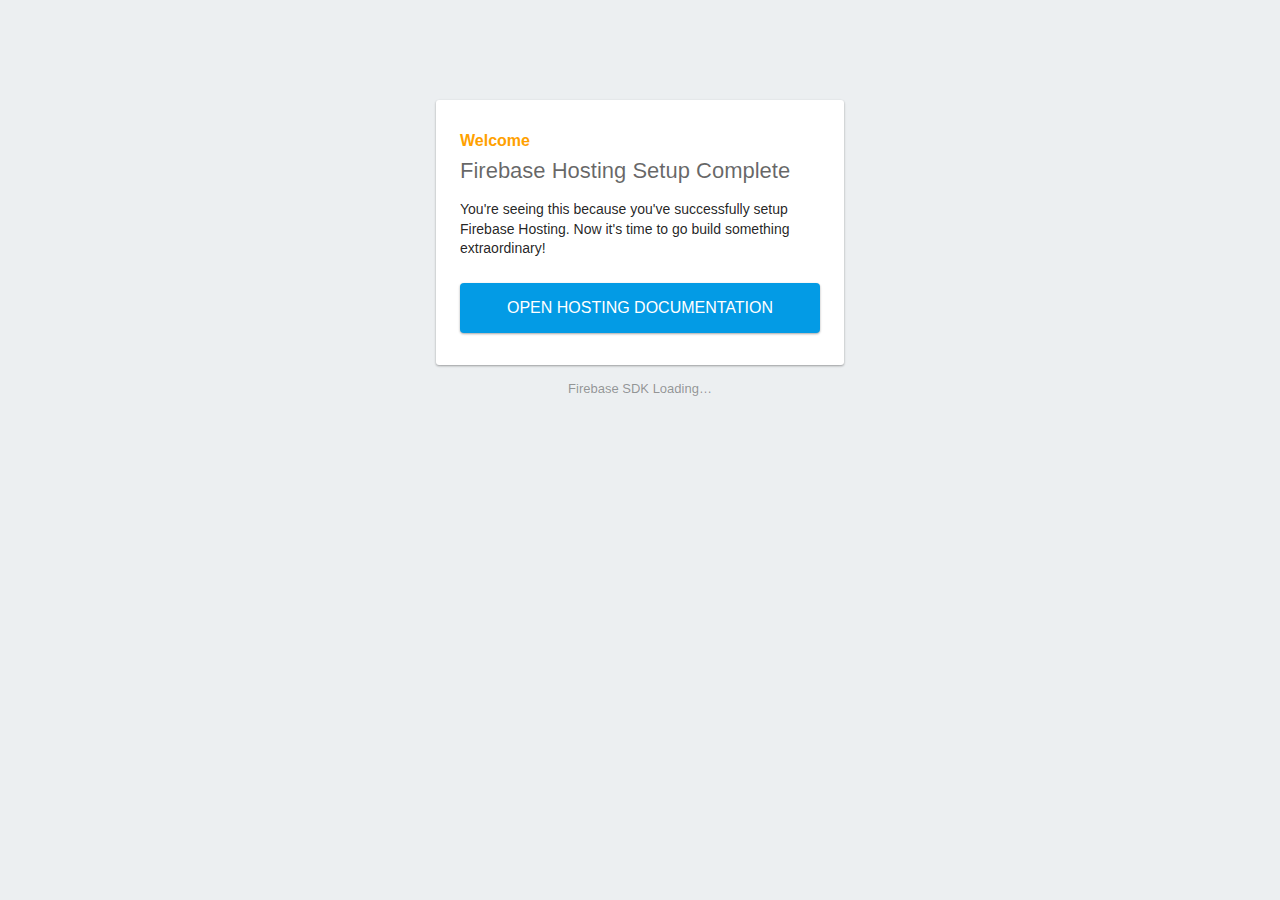
==== public/index.html @ 1c763dd1 "farebasec" ====
<!DOCTYPE html>
<html>
  <head>
    <meta charset="utf-8">
    <meta name="viewport" content="width=device-width, initial-scale=1">
    <title>Welcome to Firebase Hosting</title>

    <!-- update the version number as needed -->
    <script defer src="/__/firebase/9.6.3/firebase-app-compat.js"></script>
    <!-- include only the Firebase features as you need -->
    <script defer src="/__/firebase/9.6.3/firebase-auth-compat.js"></script>
    <script defer src="/__/firebase/9.6.3/firebase-database-compat.js"></script>
    <script defer src="/__/firebase/9.6.3/firebase-firestore-compat.js"></script>
    <script defer src="/__/firebase/9.6.3/firebase-functions-compat.js"></script>
    <script defer src="/__/firebase/9.6.3/firebase-messaging-compat.js"></script>
    <script defer src="/__/firebase/9.6.3/firebase-storage-compat.js"></script>
    <script defer src="/__/firebase/9.6.3/firebase-analytics-compat.js"></script>
    <script defer src="/__/firebase/9.6.3/firebase-remote-config-compat.js"></script>
    <script defer src="/__/firebase/9.6.3/firebase-performance-compat.js"></script>
    <!-- 
      initialize the SDK after all desired features are loaded, set useEmulator to false
      to avoid connecting the SDK to running emulators.
    -->
    <script defer src="/__/firebase/init.js?useEmulator=true"></script>

    <style media="screen">
      body { background: #ECEFF1; color: rgba(0,0,0,0.87); font-family: Roboto, Helvetica, Arial, sans-serif; margin: 0; padding: 0; }
      #message { background: white; max-width: 360px; margin: 100px auto 16px; padding: 32px 24px; border-radius: 3px; }
      #message h2 { color: #ffa100; font-weight: bold; font-size: 16px; margin: 0 0 8px; }
      #message h1 { font-size: 22px; font-weight: 300; color: rgba(0,0,0,0.6); margin: 0 0 16px;}
      #message p { line-height: 140%; margin: 16px 0 24px; font-size: 14px; }
      #message a { display: block; text-align: center; background: #039be5; text-transform: uppercase; text-decoration: none; color: white; padding: 16px; border-radius: 4px; }
      #message, #message a { box-shadow: 0 1px 3px rgba(0,0,0,0.12), 0 1px 2px rgba(0,0,0,0.24); }
      #load { color: rgba(0,0,0,0.4); text-align: center; font-size: 13px; }
      @media (max-width: 600px) {
        body, #message { margin-top: 0; background: white; box-shadow: none; }
        body { border-top: 16px solid #ffa100; }
      }
    </style>
  </head>
  <body>
    <div id="message">
      <h2>Welcome</h2>
      <h1>Firebase Hosting Setup Complete</h1>
      <p>You're seeing this because you've successfully setup Firebase Hosting. Now it's time to go build something extraordinary!</p>
      <a target="_blank" href="https://firebase.google.com/docs/hosting/">Open Hosting Documentation</a>
    </div>
    <p id="load">Firebase SDK Loading&hellip;</p>

    <script>
      document.addEventListener('DOMContentLoaded', function() {
        const loadEl = document.querySelector('#load');
        // // 🔥🔥🔥🔥🔥🔥🔥🔥🔥🔥🔥🔥🔥🔥🔥🔥🔥🔥🔥🔥🔥🔥🔥🔥🔥🔥🔥🔥🔥🔥🔥
        // // The Firebase SDK is initialized and available here!
        //
        // firebase.auth().onAuthStateChanged(user => { });
        // firebase.database().ref('/path/to/ref').on('value', snapshot => { });
        // firebase.firestore().doc('/foo/bar').get().then(() => { });
        // firebase.functions().httpsCallable('yourFunction')().then(() => { });
        // firebase.messaging().requestPermission().then(() => { });
        // firebase.storage().ref('/path/to/ref').getDownloadURL().then(() => { });
        // firebase.analytics(); // call to activate
        // firebase.analytics().logEvent('tutorial_completed');
        // firebase.performance(); // call to activate
        //
        // // 🔥🔥🔥🔥🔥🔥🔥🔥🔥🔥🔥🔥🔥🔥🔥🔥🔥🔥🔥🔥🔥🔥🔥🔥🔥🔥🔥🔥🔥🔥🔥

        try {
          let app = firebase.app();
          let features = [
            'auth', 
            'database', 
            'firestore',
            'functions',
            'messaging', 
            'storage', 
            'analytics', 
            'remoteConfig',
            'performance',
          ].filter(feature => typeof app[feature] === 'function');
          loadEl.textContent = `Firebase SDK loaded with ${features.join(', ')}`;
        } catch (e: any) {
          console.error(e);
          loadEl.textContent = 'Error loading the Firebase SDK, check the console.';
        }
      });
    </script>
  </body>
</html>
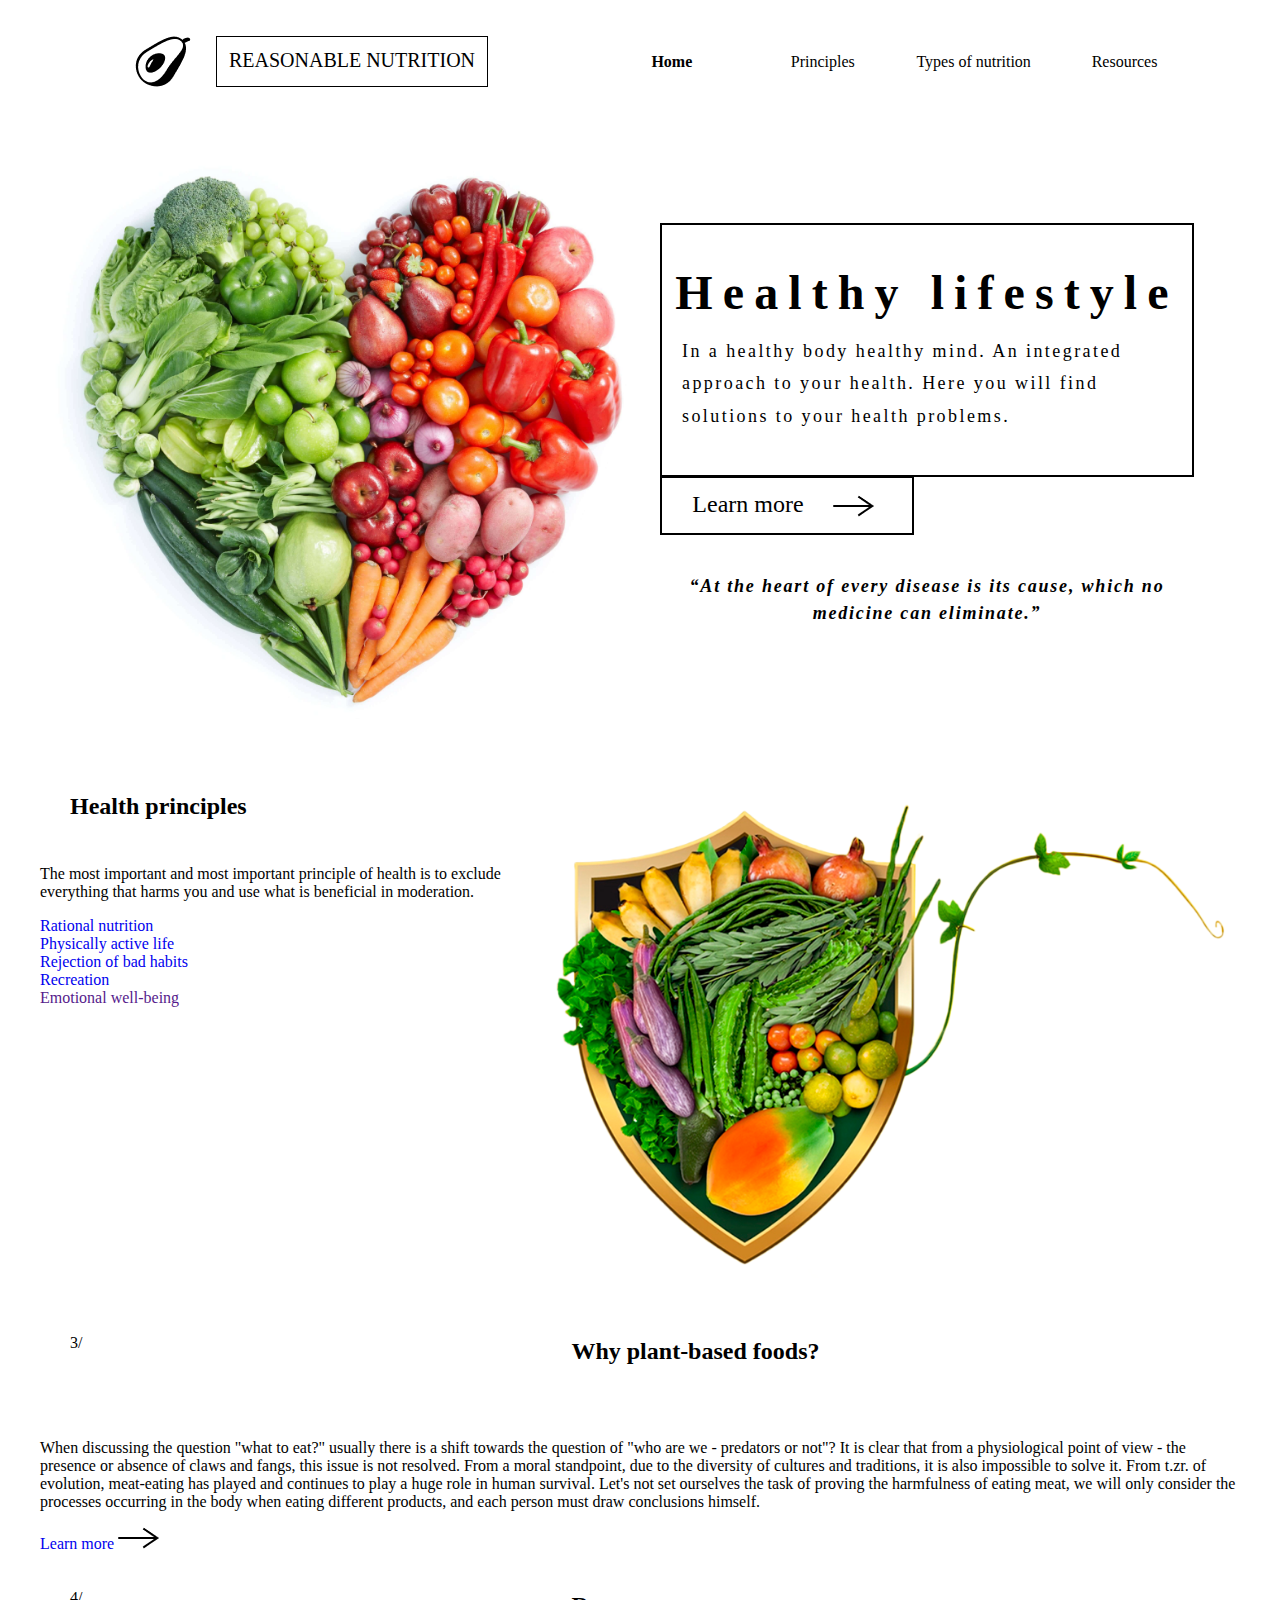
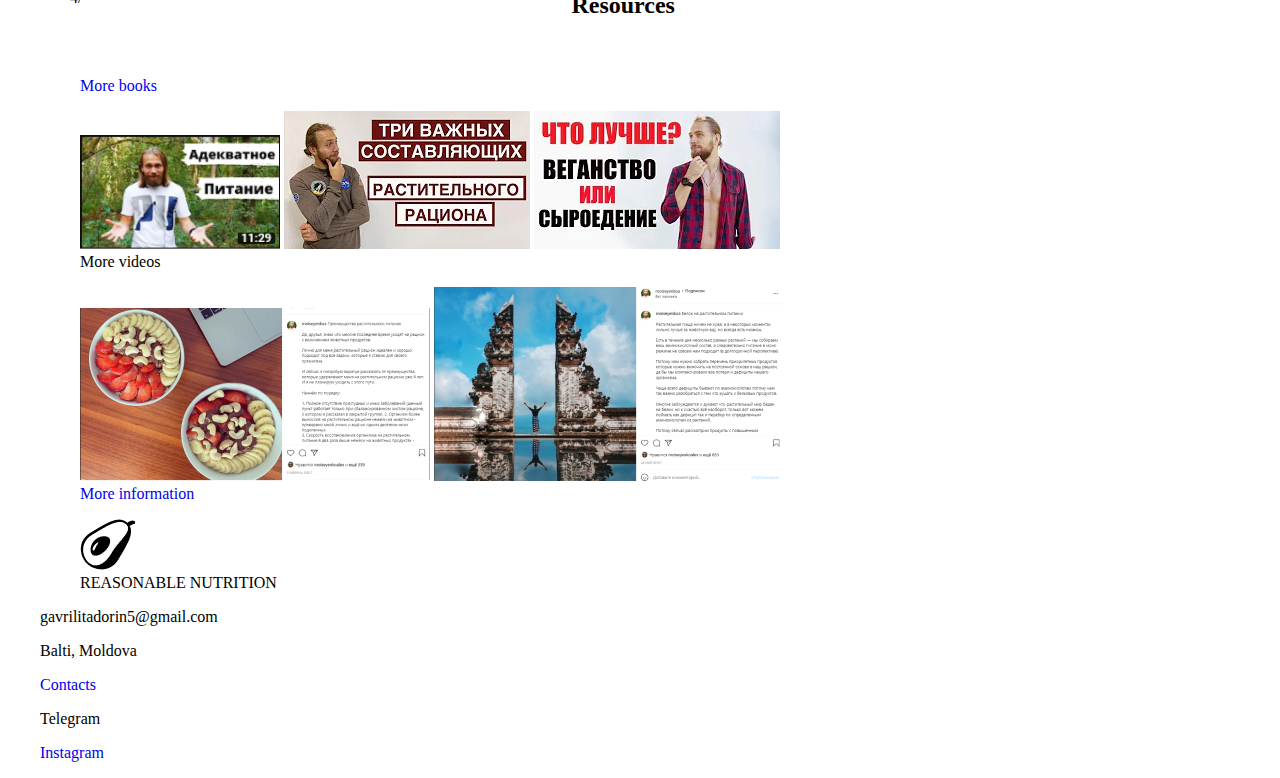
==== commit 4589a8d0: "lol" ====
--- a/public/index.html
+++ b/public/index.html
@@ -1,89 +1,168 @@
+<!--Служебный тег для брайзера, который сообщает, на каком языке написан данный докумен-->
 <!DOCTYPE html>
-<html>
-  <head>
-    <meta charset="utf-8">
-    <meta name="viewport" content="width=device-width, initial-scale=1">
-    <title>Welcome to Firebase Hosting</title>
+<!--Внутри тега html хранится все содержимое страницы-->
+<html lang="ru">
+<!-- #region -->
 
-    <!-- update the version number as needed -->
-    <script defer src="/__/firebase/9.6.3/firebase-app-compat.js"></script>
-    <!-- include only the Firebase features as you need -->
-    <script defer src="/__/firebase/9.6.3/firebase-auth-compat.js"></script>
-    <script defer src="/__/firebase/9.6.3/firebase-database-compat.js"></script>
-    <script defer src="/__/firebase/9.6.3/firebase-firestore-compat.js"></script>
-    <script defer src="/__/firebase/9.6.3/firebase-functions-compat.js"></script>
-    <script defer src="/__/firebase/9.6.3/firebase-messaging-compat.js"></script>
-    <script defer src="/__/firebase/9.6.3/firebase-storage-compat.js"></script>
-    <script defer src="/__/firebase/9.6.3/firebase-analytics-compat.js"></script>
-    <script defer src="/__/firebase/9.6.3/firebase-remote-config-compat.js"></script>
-    <script defer src="/__/firebase/9.6.3/firebase-performance-compat.js"></script>
-    <!-- 
-      initialize the SDK after all desired features are loaded, set useEmulator to false
-      to avoid connecting the SDK to running emulators.
-    -->
-    <script defer src="/__/firebase/init.js?useEmulator=true"></script>
+<head>
+  <meta charset="UTF-8">
+  <meta author="Gavrilita Dorin">
+  <meta keywords="Здоровье тела, здоровый разум, правильное питание, принципы здоровья">
+  <meta http-equiv="X-UA-Compatible" content="IE=edge">
+  <meta name="viewport" content="width=device-width, initial-scale=1.0">
+  <link rel="stylesheet" href="assets/css/style.css">
+  <link rel="preconnect" href="https://fonts.googleapis.com">
+  <link rel="preconnect" href="https://fonts.gstatic.com" crossorigin>
+  <link href="https://fonts.googleapis.com/css2?family=Roboto&family=Yeseva+One&display=swap" rel="stylesheet">
 
-    <style media="screen">
-      body { background: #ECEFF1; color: rgba(0,0,0,0.87); font-family: Roboto, Helvetica, Arial, sans-serif; margin: 0; padding: 0; }
-      #message { background: white; max-width: 360px; margin: 100px auto 16px; padding: 32px 24px; border-radius: 3px; }
-      #message h2 { color: #ffa100; font-weight: bold; font-size: 16px; margin: 0 0 8px; }
-      #message h1 { font-size: 22px; font-weight: 300; color: rgba(0,0,0,0.6); margin: 0 0 16px;}
-      #message p { line-height: 140%; margin: 16px 0 24px; font-size: 14px; }
-      #message a { display: block; text-align: center; background: #039be5; text-transform: uppercase; text-decoration: none; color: white; padding: 16px; border-radius: 4px; }
-      #message, #message a { box-shadow: 0 1px 3px rgba(0,0,0,0.12), 0 1px 2px rgba(0,0,0,0.24); }
-      #load { color: rgba(0,0,0,0.4); text-align: center; font-size: 13px; }
-      @media (max-width: 600px) {
-        body, #message { margin-top: 0; background: white; box-shadow: none; }
-        body { border-top: 16px solid #ffa100; }
-      }
-    </style>
-  </head>
-  <body>
-    <div id="message">
-      <h2>Welcome</h2>
-      <h1>Firebase Hosting Setup Complete</h1>
-      <p>You're seeing this because you've successfully setup Firebase Hosting. Now it's time to go build something extraordinary!</p>
-      <a target="_blank" href="https://firebase.google.com/docs/hosting/">Open Hosting Documentation</a>
+  <title>Healthy life</title>
+</head>
+
+<body>
+  <header class="header">
+    <figure>
+      <img src="assets/images/logo.png" alt="">
+      <figcaption>REASONABLE NUTRITION</figcaption>
+    </figure>
+    <nav>
+      <a href="#" class="active">Home</a>
+      <a href="#">Principles</a>
+      <a href="#">Types of nutrition</a>
+      <a href="#">Resources</a>
+    </nav>
+  </header>
+  <section id="main">
+    <div class="heart">
+      <img src="assets/images/Healthy-Eating.jpg" alt="">
+      <!-- <span>To be healthy or just to appear? <br>
+        That is the question!</span> -->
     </div>
-    <p id="load">Firebase SDK Loading&hellip;</p>
+    <div class="description">
+      <div class="description-heading">
+        <h2>Healthy lifestyle</h2>
+        <p>In a healthy body healthy mind. An integrated approach to your health. Here you will find solutions to your
+          health problems.</p>
+      </div>
+      <a href="#">
+        <figure>
+          <figcaption>Learn more</figcaption>
+          <img src="assets/images/Vector-learnmore.png" alt="">
+        </figure>
+      </a>
+      <div class="citate">
+        <span>“At the heart of every disease is its cause, which no medicine can eliminate.”</span>
+        <!-- <img src="/assets/images/Vector-go-dn.png" alt=""> -->
+      </div>
+    </div>
 
-    <script>
-      document.addEventListener('DOMContentLoaded', function() {
-        const loadEl = document.querySelector('#load');
-        // // 🔥🔥🔥🔥🔥🔥🔥🔥🔥🔥🔥🔥🔥🔥🔥🔥🔥🔥🔥🔥🔥🔥🔥🔥🔥🔥🔥🔥🔥🔥🔥
-        // // The Firebase SDK is initialized and available here!
-        //
-        // firebase.auth().onAuthStateChanged(user => { });
-        // firebase.database().ref('/path/to/ref').on('value', snapshot => { });
-        // firebase.firestore().doc('/foo/bar').get().then(() => { });
-        // firebase.functions().httpsCallable('yourFunction')().then(() => { });
-        // firebase.messaging().requestPermission().then(() => { });
-        // firebase.storage().ref('/path/to/ref').getDownloadURL().then(() => { });
-        // firebase.analytics(); // call to activate
-        // firebase.analytics().logEvent('tutorial_completed');
-        // firebase.performance(); // call to activate
-        //
-        // // 🔥🔥🔥🔥🔥🔥🔥🔥🔥🔥🔥🔥🔥🔥🔥🔥🔥🔥🔥🔥🔥🔥🔥🔥🔥🔥🔥🔥🔥🔥🔥
+  </section>
+  <section class="principl">
+    <div id="brake">
+      <header>
+        <!-- <p>2/</p> -->
+        <h2>Health principles</h2>
+      </header>
+      <article>
+        <p>The most important and most important principle of health is to exclude everything that harms you and use
+          what
+          is beneficial in moderation.</p>
+        <div>
+          <a href="#">Rational nutrition</a>
+          <img src="/assets/images/Vector-learnmore.png" alt="">
+        </div>
+        <div>
+          <a href="#">Physically active life</a>
+          <img src="/assets/images/Vector-learnmore.png" alt="">
+        </div>
+        <div>
+          <a href="#">Rejection of bad habits</a>
+          <img src="/assets/images/Vector-learnmore.png" alt="">
+        </div>
+        <div>
+          <a href="#">Recreation</a>
+          <img src="/assets/images/Vector-learnmore.png" alt="">
+        </div>
+        <div>
+          <a href="">Emotional well-being</a>
+          <img src="/assets/images/Vector-learnmore.png" alt="">
+        </div>
+      </article>
+    </div>
+    <img src="assets/images/unnamed-3.png" class="shield" alt="">
+  </section>
+  <section>
+    <header>
+      <p>3/</p>
+      <h2>Why plant-based foods?</h2>
+    </header>
+    <article>
+      <img src="/assets/images/products.jpg" alt="">
+      <div>
+        <div>
+          <p><span>W</span>hen discussing the question "what to eat?" usually there is a shift towards the question of
+            "who are we - predators or not"? It is clear that from a physiological point of view - the presence or
+            absence of claws and fangs, this issue is not resolved. From a moral standpoint, due to the diversity of
+            cultures and traditions, it is also impossible to solve it. From t.zr. of evolution, meat-eating has played
+            and continues to play a huge role in human survival. Let's not set ourselves the task of proving the
+            harmfulness of eating meat, we will only consider the processes occurring in the body when eating different
+            products, and each person must draw conclusions himself.</p>
+        </div>
+        <div>
+          <a href="#">Learn more</a>
+          <img src="assets/images/Vector-learnmore.png" alt="">
+        </div>
+      </div>
+    </article>
+  </section>
+  <section>
+    <header>
+      <p>4/</p>
+      <h2>Resources</h2>
+    </header>
+    <article>
+      <section>
+        <figure>
+          <img src="/assets/images/china.jfif" alt="">
+          <img src="/assets/images/cover.png" alt="">
+          <figcaption><a href="#">More books</a></figcaption>
+        </figure>
+      </section>
+      <section>
+        <figure>
+          <img src="assets/images/image 1.png" alt="">
+          <img src="assets/images/vegetables.webp" alt="">
+          <img src="assets/images/raw-or-vegan.webp" alt="">
+          <figcaption><a href="#"></a>More videos</figcaption>
+        </figure>
+      </section>
+      <section>
+        <figure>
+          <img src="assets/images/insta1.png" alt="">
+          <img src="assets/images/insta2.png" alt="">
+          <figcaption><a href="#">More information</a></figcaption>
+        </figure>
+      </section>
+    </article>
+  </section>
+  <footer>
+    <section>
+      <figure>
+        <img src="assets/images/logo.png" alt="">
+        <figcaption>REASONABLE NUTRITION</figcaption>
+      </figure>
+      <p><a href="#"></a>gavrilitadorin5@gmail.com</p>
+      <p><a href="#"></a>Balti, Moldova</p>
+    </section>
+    <section>
+      <p><a href="#">Contacts</a></p>
+      <p><a href="#"></a>Telegram</p>
+      <p><a href="#">Instagram</a></p>
+    </section>
 
-        try {
-          let app = firebase.app();
-          let features = [
-            'auth', 
-            'database', 
-            'firestore',
-            'functions',
-            'messaging', 
-            'storage', 
-            'analytics', 
-            'remoteConfig',
-            'performance',
-          ].filter(feature => typeof app[feature] === 'function');
-          loadEl.textContent = `Firebase SDK loaded with ${features.join(', ')}`;
-        } catch (e: any) {
-          console.error(e);
-          loadEl.textContent = 'Error loading the Firebase SDK, check the console.';
-        }
-      });
-    </script>
-  </body>
-</html>
+
+  </footer>
+
+
+</body>
+
+</html>--- a/public/assets/css/style.css
+++ b/public/assets/css/style.css
@@ -0,0 +1,161 @@
+body {
+  width: 1200px;
+  margin: 0 auto;
+}
+
+a {
+  text-decoration: none;
+}
+
+header {
+  display: grid;
+  grid-template-columns: 1.5fr 2fr;
+  margin-top: 20px;
+  margin-bottom: 20px;
+  margin-left: 30px;
+}
+
+header figure {
+  display: grid;
+  grid-template-columns: 1fr 3fr;
+}
+
+header.header figure img {
+  margin: 0 25px;
+}
+
+header figure figcaption {
+  border: 1px solid black;
+  font-family: Playfair Display;
+  /* margin: 10px 0; */
+  padding: 10px;
+  font-size: 20px;
+  line-height: 27px;
+  text-align: center;
+  max-width: 250px;
+}
+
+header nav {
+  display: grid;
+  grid-template-columns: repeat(4, 1fr);
+  align-items: center;
+  margin: 0 40px 0 25px;
+}
+
+header nav a {
+  font-family: Playfair Display;
+  color: black;
+  text-decoration: none;
+  text-align: center;
+}
+
+header nav a.active {
+  font-weight: bold;
+}
+
+section#main {
+  display: grid;
+  grid-template-columns: repeat(2, 1fr);
+}
+
+/* section#main div.heart {
+  background: url(/assets/images/Healthy-Eating.jpg) no-repeat fixed;
+} */
+
+section#main div.heart img {
+  width: 620px;
+}
+
+section#main div.description {
+  display: grid;
+  grid-template-rows: 350px 100px 100px;
+  margin-right: 60px;
+  font-family: Playfair Display;
+}
+
+
+section#main div.description-heading {
+  display: grid;
+  grid-template-rows: 100px 300px;
+  border: 2px solid black;
+  width: 530px;
+  height: 250px;
+  margin-top: 100px;
+}
+
+section#main div.description div.description-heading h2 {
+  font-size: 48px;
+  margin-bottom: 20px;
+  text-align: center;
+  letter-spacing: 0.21em;
+}
+
+section#main div.description-heading p {
+  margin: 10px 30px 20px 20px;
+  height: 100px;
+  font-size: 18px;
+  letter-spacing: 0.135em;
+  line-height: 180.5%;
+}
+
+section#main div a figure {
+  display: grid;
+  grid-template-columns: 172px 40px;
+  border: 2px solid black;
+  margin: 0;
+  margin-top: 3px;
+  width: 250px;
+  height: 55px;
+  font-size: 24px;
+  line-height: 32px;
+  color: black;
+  text-align: center;
+  transition: all .3s;
+}
+
+section#main div a figure figcaption {
+  margin: 10px;
+}
+
+section#main div a figure img {
+  place-self: center;
+}
+
+section#main div a figure:hover {
+  background-color: black;
+  color: white
+}
+
+section#main div a figure:hover img {
+  filter: invert(100%);
+}
+
+section#main div.description div.citate {
+  font-style: italic;
+  font-weight: bold;
+  font-size: 18px;
+  line-height: 150%;
+  text-align: center;
+  letter-spacing: 0.1em;
+}
+
+section.principl {
+  display: grid;
+  grid-template-columns: repeat(2, 1fr);  
+}
+
+.principl h2 {
+  line-height: 160%;
+  text-align: left;
+}
+
+section#brake{
+  display: grid;
+  grid-template-rows: 2fr 5fr;
+}
+
+img.shield{
+  float: right;
+  margin: 0 0 20px 20px;
+  width: 700px;
+}